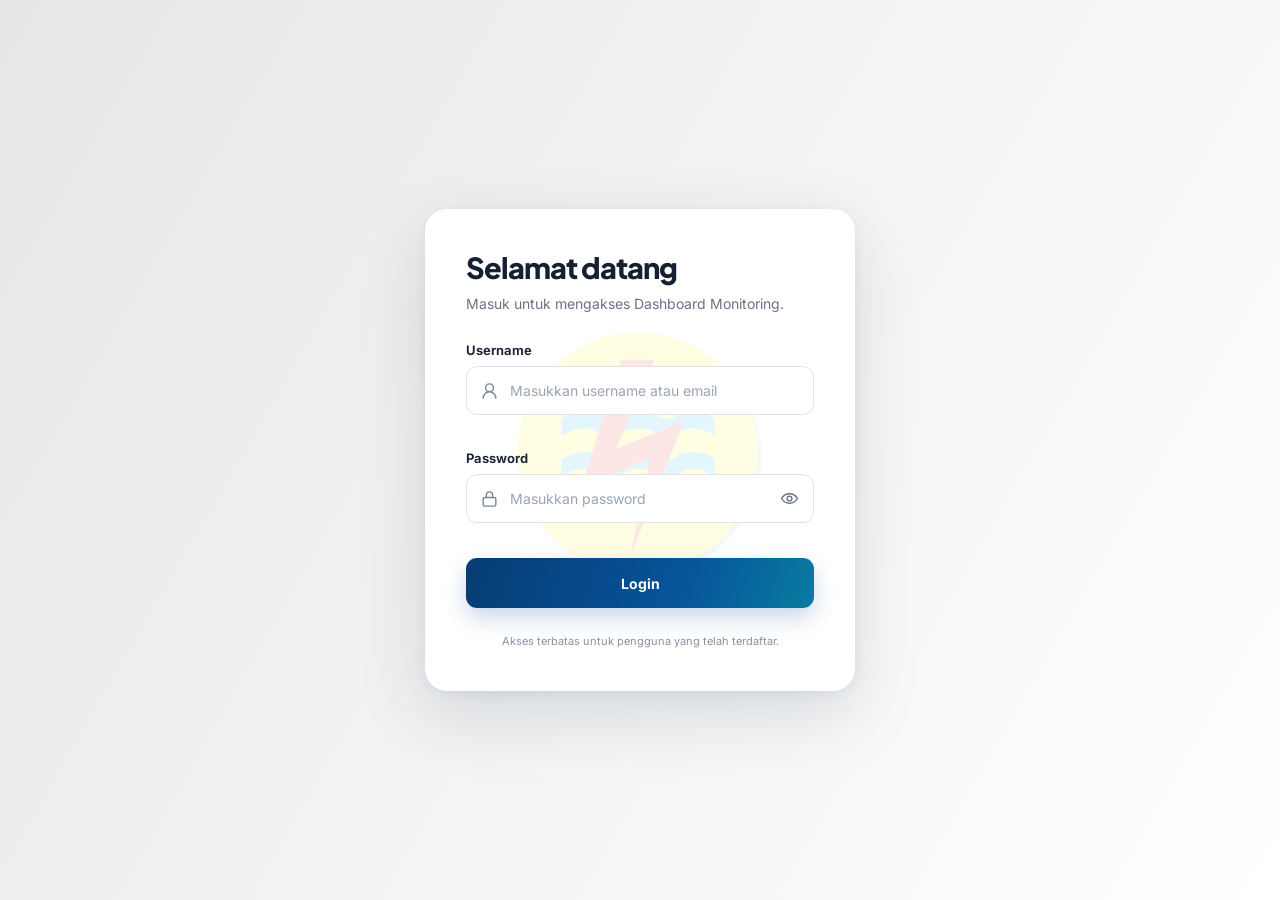
==== login.html @ 4735fbd0 "Add files via upload" ====
<!DOCTYPE html>
<html lang="id">
<head>
  <meta charset="UTF-8">
  <meta name="viewport" content="width=device-width, initial-scale=1.0">
  <meta name="description" content="Login Dashboard Monitoring PLN UP3 Cirebon">
  <title>Login | Dashboard Monitoring</title>
  <link rel="preconnect" href="https://fonts.googleapis.com">
  <link rel="preconnect" href="https://fonts.gstatic.com" crossorigin>
  <link href="https://fonts.googleapis.com/css2?family=Inter:wght@400;500;600;700&family=Plus+Jakarta+Sans:wght@600;700;800&display=swap" rel="stylesheet">
  <link rel="stylesheet" href="login.css">
</head>
<body>
  <main class="login-page">
    <section class="login-card" aria-labelledby="loginTitle">
      <div class="login-heading">
        <h1 id="loginTitle">Selamat datang</h1>
        <p>Masuk untuk mengakses Dashboard Monitoring.</p>
      </div>

      <div class="login-alert" id="loginAlert" role="alert" aria-live="polite" hidden></div>

      <form id="loginForm" novalidate>
        <div class="form-field">
          <label for="loginIdentity">Username</label>
          <div class="input-wrap">
            <svg viewBox="0 0 24 24" aria-hidden="true"><path d="M20 21a8 8 0 0 0-16 0M12 13a5 5 0 1 0 0-10 5 5 0 0 0 0 10Z"/></svg>
            <input id="loginIdentity" name="identity" type="text" autocomplete="username" inputmode="email" maxlength="120" placeholder="Masukkan username atau email" required>
          </div>
          <span class="field-error" id="identityError"></span>
        </div>

        <div class="form-field">
          <label for="loginPassword">Password</label>
          <div class="input-wrap">
            <svg viewBox="0 0 24 24" aria-hidden="true"><rect x="4" y="10" width="16" height="11" rx="2"/><path d="M8 10V7a4 4 0 0 1 8 0v3"/></svg>
            <input id="loginPassword" name="password" type="password" autocomplete="current-password" maxlength="256" placeholder="Masukkan password" required>
            <button class="password-toggle" id="passwordToggle" type="button" aria-label="Tampilkan password" aria-pressed="false">
              <svg class="eye-open" viewBox="0 0 24 24" aria-hidden="true"><path d="M2 12s3.5-6 10-6 10 6 10 6-3.5 6-10 6S2 12 2 12Z"/><circle cx="12" cy="12" r="3"/></svg>
            </button>
          </div>
          <span class="field-error" id="passwordError"></span>
        </div>

        <button class="login-button" id="loginButton" type="submit">
          <span class="button-label">Login</span>
          <span class="button-loading" aria-hidden="true"><span class="spinner"></span>Memverifikasi...</span>
        </button>
      </form>

      <p class="login-footnote">Akses terbatas untuk pengguna yang telah terdaftar.</p>
    </section>
  </main>

  <script src="login.js"></script>
  <script src="cursor-effect.js"></script>
</body>
</html>
---- login.css ----
:root {
  --primary: #07549b;
  --primary-dark: #063c73;
  --accent: #00a2b8;
  --text: #172033;
  --muted: #687386;
  --border: #dce3ec;
  --danger: #b42318;
  --danger-bg: #fef3f2;
  --focus: rgba(7, 84, 155, 0.18);
}

@media (pointer: fine) and (prefers-reduced-motion: no-preference) {
  .custom-cursor-active, .custom-cursor-active * { cursor:none !important; }
  .pln-cursor-dot,.pln-cursor-glow { position:fixed; z-index:100000; top:0; left:0; pointer-events:none; opacity:0; border-radius:50%; transition:width .16s,height .16s,opacity .16s,background .16s; }
  .custom-cursor-active .pln-cursor-dot,.custom-cursor-active .pln-cursor-glow { opacity:1; }
  .pln-cursor-dot { width:7px; height:7px; background:#07549b; box-shadow:0 0 9px rgba(7,84,155,.65); }
  .pln-cursor-glow { width:28px; height:28px; border:1px solid rgba(7,84,155,.42); background:rgba(0,162,184,.08); box-shadow:0 3px 16px rgba(7,84,155,.18); }
  .pln-cursor-glow.is-hovering { width:40px; height:40px; border-color:rgba(0,162,184,.6); background:rgba(0,162,184,.12); }
}

* { box-sizing: border-box; }

html, body { min-height: 100%; }

body {
  margin: 0;
  color: var(--text);
  font-family: "Inter", sans-serif;
  background: #fff;
}

.login-page {
  position: relative;
  z-index: 1;
  isolation: isolate;
  display: grid;
  min-height: 100vh;
  min-height: 100dvh;
  place-items: center;
  padding: 32px 20px;
}

.login-page::before {
  position: absolute;
  z-index: -2;
  inset: 0;
  content: "";
  background-image: url("assets/pln-up3-cirebon-login-bg.png");
  background-position: center 45%;
  background-size: cover;
  background-repeat: no-repeat;
  opacity: .70;
}

.login-page::after {
  position: absolute;
  z-index: -1;
  inset: 0;
  content: "";
  background: linear-gradient(120deg, rgba(203, 203, 203, 0.46), rgba(255, 255, 255, .28));
}

.login-card {
  position: relative;
  isolation: isolate;
  overflow: hidden;
  width: min(100%, 430px);
  padding: 40px;
  border: 1px solid rgba(255, 255, 255, .9);
  border-radius: 22px;
  background: #fff;
  box-shadow: 0 24px 70px rgba(19, 49, 78, .14), 0 3px 12px rgba(19, 49, 78, .06);
}

.login-card::before {
  position: absolute;
  z-index: -1;
  top: 50%;
  left: 50%;
  width: 255px;
  height: 255px;
  content: "";
  background: url("assets/logo-pln.png") center / contain no-repeat;
  opacity: .11;
  transform: translate(-50%, -48%);
  pointer-events: none;
}

.login-heading { margin-bottom: 27px; }
.login-heading h1 { margin: 0 0 8px; font: 800 29px/1.2 "Plus Jakarta Sans", sans-serif; letter-spacing: -.035em; }
.login-heading > p:last-child { margin: 0; color: var(--muted); font-size: 14px; line-height: 1.6; }

.login-alert {
  margin: -5px 0 20px;
  padding: 11px 13px;
  border: 1px solid #fecdca;
  border-radius: 10px;
  color: var(--danger);
  background: var(--danger-bg);
  font-size: 13px;
  line-height: 1.45;
}

.form-field { margin-bottom: 19px; }
.form-field label { display: block; margin-bottom: 8px; font-size: 13px; font-weight: 650; }

.input-wrap { position: relative; }
.input-wrap > svg {
  position: absolute;
  top: 50%;
  left: 14px;
  width: 19px;
  height: 19px;
  color: #7b8798;
  fill: none;
  stroke: currentColor;
  stroke-linecap: round;
  stroke-linejoin: round;
  stroke-width: 1.8;
  transform: translateY(-50%);
  pointer-events: none;
}

.input-wrap input {
  width: 100%;
  height: 49px;
  padding: 0 46px 0 43px;
  border: 1px solid var(--border);
  border-radius: 11px;
  outline: none;
  color: var(--text);
  background: #fff;
  font: 500 14px "Inter", sans-serif;
  transition: border-color .18s, box-shadow .18s;
}

.input-wrap input::placeholder { color: #9aa4b2; font-weight: 400; }
.input-wrap input:focus { border-color: var(--primary); box-shadow: 0 0 0 4px var(--focus); }
.form-field.invalid input { border-color: #f04438; box-shadow: 0 0 0 3px rgba(240, 68, 56, .1); }

.password-toggle {
  position: absolute;
  top: 50%;
  right: 7px;
  display: grid;
  width: 36px;
  height: 36px;
  padding: 0;
  place-items: center;
  border: 0;
  border-radius: 8px;
  color: #687386;
  background: transparent;
  cursor: pointer;
  transform: translateY(-50%);
}

.password-toggle:hover { color: var(--primary); background: #f1f6fa; }
.password-toggle svg { width: 19px; height: 19px; fill: none; stroke: currentColor; stroke-linecap: round; stroke-linejoin: round; stroke-width: 1.8; }

.field-error { display: block; min-height: 16px; padding-top: 5px; color: var(--danger); font-size: 11px; }

.login-button {
  display: grid;
  width: 100%;
  height: 50px;
  margin-top: 3px;
  place-items: center;
  border: 0;
  border-radius: 11px;
  color: #fff;
  background: linear-gradient(110deg, var(--primary-dark), var(--primary) 62%, #087ca0);
  box-shadow: 0 10px 22px rgba(7, 84, 155, .22);
  font: 700 14px "Inter", sans-serif;
  cursor: pointer;
  transition: transform .16s, box-shadow .16s, opacity .16s;
}

.login-button:hover:not(:disabled) { transform: translateY(-1px); box-shadow: 0 13px 27px rgba(7, 84, 155, .29); }
.login-button:active:not(:disabled) { transform: translateY(0); }
.login-button:disabled { cursor: wait; opacity: .78; }
.button-loading { display: none; align-items: center; gap: 9px; }
.login-button.loading .button-label { display: none; }
.login-button.loading .button-loading { display: flex; }

.spinner { width: 17px; height: 17px; border: 2px solid rgba(255, 255, 255, .35); border-top-color: #fff; border-radius: 50%; animation: spin .7s linear infinite; }
.login-footnote { margin: 25px 0 0; color: #8791a1; font-size: 11px; line-height: 1.5; text-align: center; }

@keyframes spin { to { transform: rotate(360deg); } }

@media (max-width: 520px) {
  .login-page { padding: 20px 15px; }
  .login-page::before {
    background-image: url("assets/pln-up3-cirebon-login-mobile.png");
    background-position: center center;
  }
  .login-card { padding: 30px 23px; border-radius: 18px; }
  .login-heading h1 { font-size: 26px; }
}

@media (prefers-reduced-motion: reduce) {
  *, *::before, *::after { scroll-behavior: auto !important; transition: none !important; animation-duration: .01ms !important; }
}
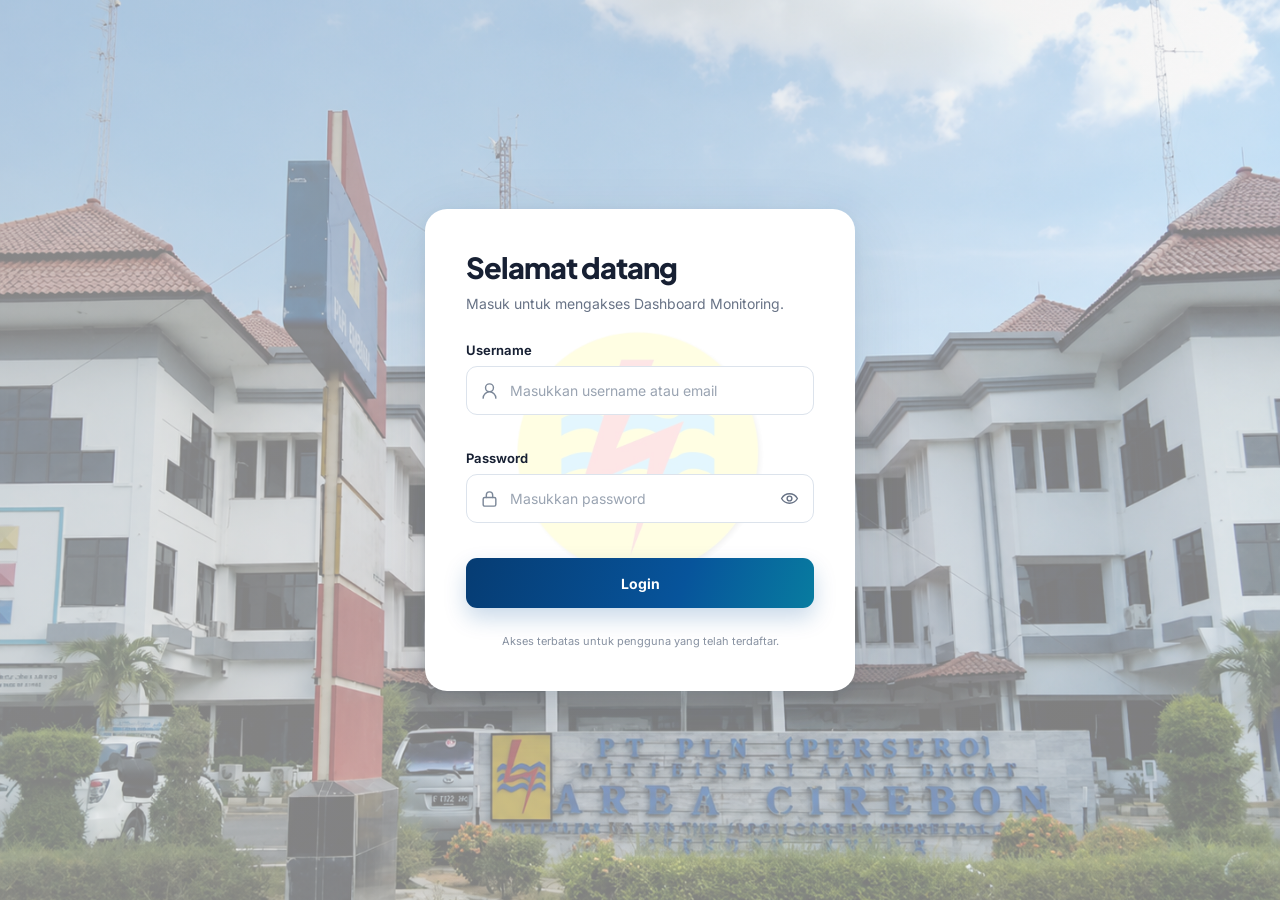
==== commit ef7288a9: "Add files via upload" ====
--- a/login.html
+++ b/login.html
@@ -1,6 +1,9 @@
 <!DOCTYPE html>
 <html lang="id">
 <head>
+  <script>
+    if (location.pathname.endsWith("/login.html")) history.replaceState(null, "", "/");
+  </script>
   <meta charset="UTF-8">
   <meta name="viewport" content="width=device-width, initial-scale=1.0">
   <meta name="description" content="Login Dashboard Monitoring PLN UP3 Cirebon">
